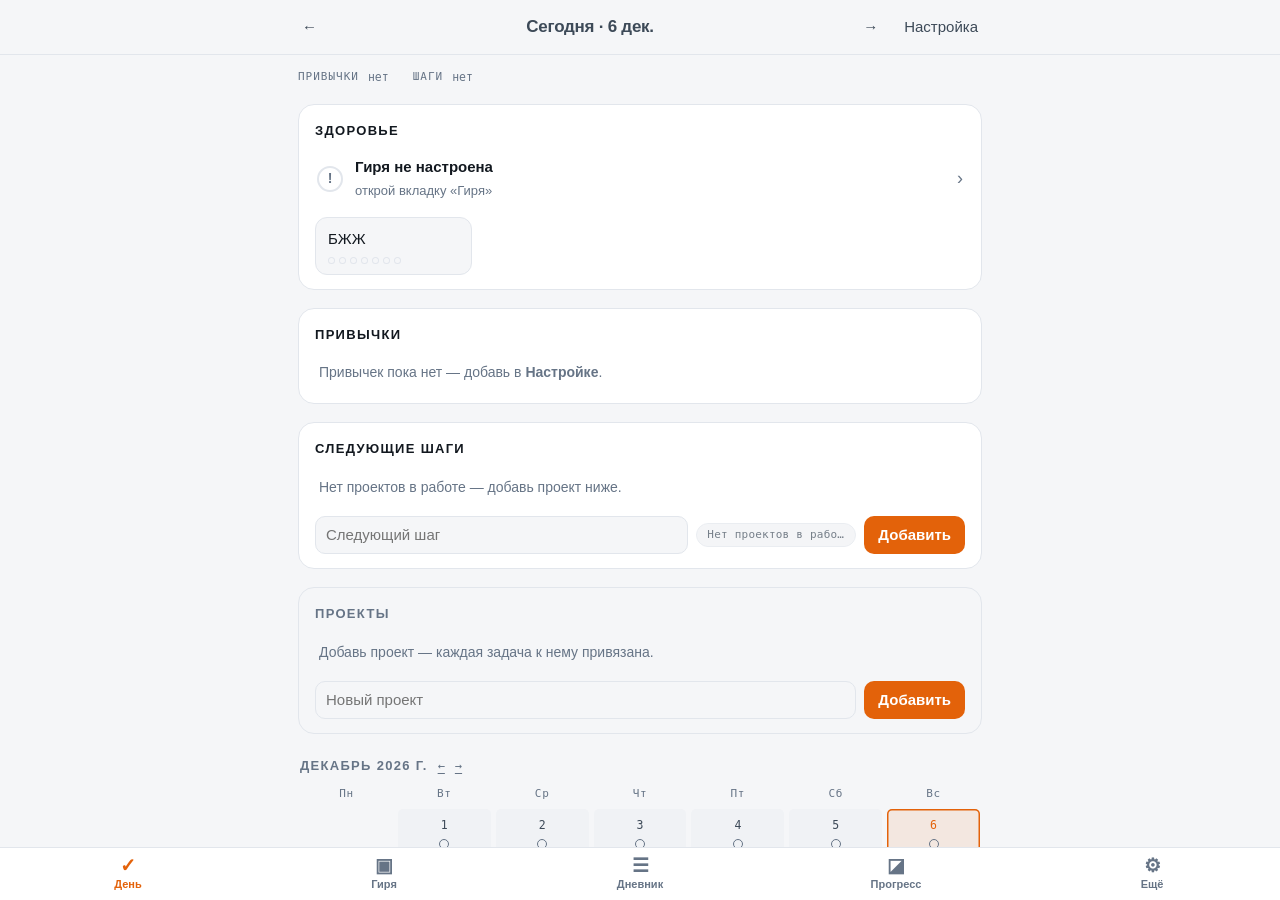
==== index.html @ 88d8e3b0 "Копилка: «+ отложить» — захотел купить и не купил Пишешь что и сколько, сумма ложится в копилку. Коп" ====
<!DOCTYPE html>
<html lang="ru">
<head>
<meta charset="utf-8">
<meta name="viewport" content="width=device-width, initial-scale=1, viewport-fit=cover, maximum-scale=1">
<title>Гиря каждый день</title>
<meta name="description" content="Ежедневная гиревая практика: план на сегодня, таймер, дневник и автоматическая прогрессия нагрузки.">
<meta name="theme-color" content="#0d1117">
<meta name="apple-mobile-web-app-capable" content="yes">
<meta name="apple-mobile-web-app-status-bar-style" content="black-translucent">
<meta name="apple-mobile-web-app-title" content="Гиря">
<link rel="manifest" href="./manifest.webmanifest">
<link rel="icon" href="./icons/icon.svg" type="image/svg+xml">
<link rel="apple-touch-icon" href="./icons/icon-192.png">
<link rel="stylesheet" href="./css/styles.css?v=83">
</head>
<body>
  <div class="app">
    <header class="topbar">
      <div class="topbar-in">
        <div>
          <div class="topbar-title" id="topTitle">Сегодня</div>
          <div class="topbar-sub" id="topSub"></div>
        </div>
        <button class="icon-btn" id="topAction" hidden></button>
      </div>
    </header>

    <main id="screen" class="screen"></main>
    <!-- «День»: привычки, задачи, проекты, месяц — отдельная страница в рамке,
         со своими стилями и логикой; данные общие, сайт тот же -->
    <iframe id="dayFrame" class="day-frame" title="День" hidden></iframe>

    <div id="restbar" class="restbar" hidden></div>

    <nav class="tabs">
      <button class="tab is-active" data-tab="day"><span class="ti">✓</span>День</button>
      <button class="tab" data-tab="today"><span class="ti">▣</span>Гиря</button>
      <button class="tab" data-tab="history"><span class="ti">☰</span>Дневник</button>
      <button class="tab" data-tab="progress"><span class="ti">◪</span>Прогресс</button>
      <button class="tab" data-tab="settings"><span class="ti">⚙</span>Ещё</button>
    </nav>
  </div>

  <div id="sheetWrap" class="sheet-wrap" hidden>
    <div class="sheet-backdrop" data-close="1"></div>
    <div class="sheet" id="sheet"></div>
  </div>

  <div id="toast" class="toast" hidden></div>

  <script type="module" src="./js/app.js?v=83"></script>
  <script>
    // Если модуль не загрузился (обрыв связи, сбой хостинга), экран остаётся пустым
    // и человек не понимает, что произошло. Показываем понятное сообщение.
    window.__kbdBooted = false;
    setTimeout(function () {
      if (window.__kbdBooted) return;
      var s = document.getElementById('screen');
      if (!s || s.children.length) return;
      s.innerHTML = '<div class="card"><h2>Не загрузилось</h2>' +
        '<p class="muted">Похоже, оборвалась связь при первом запуске. Проверь интернет и обнови страницу — дальше приложение будет работать и без него.</p>' +
        '<button class="btn" onclick="location.reload()">Обновить</button></div>';
    }, 5000);
  </script>
</body>
</html>
---- css/styles.css ----
:root {
  --bg: #0d1117;
  --bg-2: #151b23;
  --card: #171e27;
  --card-2: #1e2733;
  --line: #2a3441;
  --text: #e8edf3;
  --muted: #8b98a8;
  --accent: #ff7a1a;
  --accent-soft: rgba(255, 122, 26, 0.15);
  --good: #3fb950;
  --warn: #d29922;
  --bad: #f0563f;
  --radius: 16px;
  --tap: 52px;
}

@media (prefers-color-scheme: light) {
  :root {
    --bg: #f5f6f8;
    --bg-2: #ffffff;
    --card: #ffffff;
    --card-2: #f0f2f5;
    --line: #e2e6ec;
    --text: #12181f;
    --muted: #667486;
    --accent: #e3620a;
    --accent-soft: rgba(227, 98, 10, 0.12);
  }
}

* { box-sizing: border-box; -webkit-tap-highlight-color: transparent; }

/* Атрибут hidden должен побеждать любые display ниже по файлу,
   иначе спрятанная шторка накрывает экран и глотает нажатия. */
[hidden] { display: none !important; }

html, body {
  margin: 0; padding: 0;
  background: var(--bg);
  color: var(--text);
  font-family: -apple-system, BlinkMacSystemFont, 'Segoe UI', Roboto, 'Helvetica Neue', Arial, sans-serif;
  font-size: 16px;
  line-height: 1.45;
  overscroll-behavior-y: none;
}

body { min-height: 100dvh; }

.app { display: flex; flex-direction: column; min-height: 100dvh; }

/* ── Верхняя панель ─────────────────────────────────────── */
.topbar {
  position: sticky; top: 0; z-index: 20;
  background: color-mix(in srgb, var(--bg) 88%, transparent);
  backdrop-filter: blur(12px);
  border-bottom: 1px solid var(--line);
  padding-top: env(safe-area-inset-top);
}
.topbar-in {
  display: flex; align-items: center; justify-content: space-between;
  gap: 12px; padding: 10px 16px;
  max-width: 720px; margin: 0 auto; width: 100%;
}
.topbar-title { font-size: 20px; font-weight: 700; letter-spacing: -0.02em; }
.topbar-sub { font-size: 13px; color: var(--muted); }
.icon-btn {
  background: var(--card); border: 1px solid var(--line); color: var(--text);
  border-radius: 12px; min-height: 40px; padding: 0 14px; font-size: 14px; font-weight: 600;
}

/* ── Основной экран ─────────────────────────────────────── */
.screen {
  flex: 1; width: 100%; max-width: 720px; margin: 0 auto;
  padding: 16px 16px 140px;
}

.card {
  background: var(--card); border: 1px solid var(--line);
  border-radius: var(--radius); padding: 16px; margin-bottom: 14px;
}
.card.tight { padding: 12px 14px; }
.card.accent { border-color: var(--accent); background: linear-gradient(180deg, var(--accent-soft), transparent 60%), var(--card); }

h2 { font-size: 17px; margin: 0 0 10px; letter-spacing: -0.01em; }
h3 { font-size: 15px; margin: 18px 0 8px; color: var(--muted); text-transform: uppercase; letter-spacing: 0.06em; font-weight: 700; }
p { margin: 0 0 10px; }
.muted { color: var(--muted); font-size: 14px; }
.small { font-size: 13px; }
.center { text-align: center; }
.row { display: flex; align-items: center; gap: 10px; }
.row.between { justify-content: space-between; }
.wrap { flex-wrap: wrap; }
.grow { flex: 1; min-width: 0; }
.mt { margin-top: 12px; }
.mb0 { margin-bottom: 0; }

.pill {
  display: inline-block; padding: 3px 10px; border-radius: 999px;
  background: var(--card-2); color: var(--muted);
  font-size: 12px; font-weight: 600; white-space: nowrap;
}
.pill.ok { background: rgba(63,185,80,.16); color: var(--good); }
.pill.warn { background: rgba(210,153,34,.16); color: var(--warn); }
.pill.bad { background: rgba(240,86,63,.16); color: var(--bad); }
.pill.accent { background: var(--accent-soft); color: var(--accent); }

/* ── Кнопки ─────────────────────────────────────────────── */
button { font-family: inherit; cursor: pointer; }
.tap { cursor: pointer; user-select: none; }
.tap:active { transform: scale(.995); }
[role="button"]:focus-visible, button:focus-visible { outline: 2px solid var(--accent); outline-offset: 2px; }
.btn {
  display: inline-flex; align-items: center; justify-content: center; gap: 8px;
  min-height: var(--tap); padding: 0 18px; width: 100%;
  background: var(--accent); color: #fff; border: none;
  border-radius: 14px; font-size: 16px; font-weight: 700;
}
.btn:active { transform: scale(.985); }
.btn.ghost { background: var(--card-2); color: var(--text); border: 1px solid var(--line); }
.btn.line { background: transparent; color: var(--text); border: 1px solid var(--line); }
.btn.danger { background: transparent; color: var(--bad); border: 1px solid var(--bad); }
.btn.sm { min-height: 40px; font-size: 14px; padding: 0 14px; width: auto; }
.btn[disabled] { opacity: .45; }

.seg { display: flex; gap: 6px; }
.seg button {
  flex: 1; min-height: 46px; border-radius: 12px;
  background: var(--card-2); border: 1px solid var(--line); color: var(--muted);
  font-size: 15px; font-weight: 700;
}
.seg button.on { background: var(--accent); border-color: var(--accent); color: #fff; }

.chips { display: flex; flex-wrap: wrap; gap: 8px; }
.chip {
  min-height: 42px; padding: 0 14px; border-radius: 12px;
  background: var(--card-2); border: 1px solid var(--line); color: var(--text);
  font-size: 15px; font-weight: 600;
}
.chip.on { background: var(--accent); border-color: var(--accent); color: #fff; }

/* ── Упражнение и подходы ───────────────────────────────── */
.ex-head { display: flex; align-items: flex-start; justify-content: space-between; gap: 10px; margin-bottom: 10px; }
.ex-name { font-size: 17px; font-weight: 700; letter-spacing: -0.01em; }
.ex-meta { font-size: 13px; color: var(--muted); margin-top: 2px; }
.ex-prog { height: 4px; background: var(--card-2); border-radius: 4px; overflow: hidden; margin-top: 10px; }
.ex-prog i { display: block; height: 100%; background: var(--accent); }

.sets { display: flex; flex-direction: column; gap: 8px; margin-top: 12px; }
.set {
  display: flex; align-items: center; gap: 10px;
  background: var(--card-2); border: 1px solid var(--line);
  border-radius: 12px; padding: 8px 8px 8px 12px; min-height: var(--tap);
}
.set.done { border-color: rgba(63,185,80,.5); background: rgba(63,185,80,.09); }
/* следующий подход: к нему подъезжает экран после отметки предыдущего */
.set.next { border-color: var(--accent); box-shadow: 0 0 0 1px var(--accent) inset; }
.set.next .set-n { color: var(--accent); }
@media (prefers-reduced-motion: reduce) { html { scroll-behavior: auto; } }
.set-n { width: 26px; color: var(--muted); font-size: 13px; font-weight: 700; flex: none; }
.set-main { flex: 1; min-width: 0; }
.set-title { font-size: 15px; font-weight: 600; }
.set-sub { font-size: 12px; color: var(--muted); }
.set-do {
  flex: none; width: 92px; min-height: 40px; border-radius: 10px;
  background: var(--accent); color: #fff; border: none; font-weight: 700; font-size: 14px;
}
.set.done .set-do { background: transparent; color: var(--good); border: 1px solid rgba(63,185,80,.5); }

.side-L { color: #58a6ff; }
.side-R { color: #d2a8ff; }

.cues { margin: 10px 0 0; padding-left: 18px; color: var(--muted); font-size: 13.5px; }
.cues li { margin-bottom: 4px; }

details.tips { margin-top: 10px; }
details.tips summary { color: var(--accent); font-size: 14px; font-weight: 600; cursor: pointer; list-style: none; }
details.tips summary::-webkit-details-marker { display: none; }
details.tips summary::before { content: '＋ '; }
details.tips[open] summary::before { content: '－ '; }


.restbar {
  position: fixed; left: 0; right: 0; bottom: calc(64px + env(safe-area-inset-bottom));
  z-index: 30; padding: 0 12px;
}
.restbar-in {
  max-width: 696px; margin: 0 auto;
  display: flex; align-items: center; gap: 12px;
  background: var(--accent); color: #fff;
  border-radius: 14px; padding: 10px 14px;
  box-shadow: 0 8px 24px rgba(0,0,0,.35);
}
.restbar-time { font-size: 24px; font-weight: 800; font-variant-numeric: tabular-nums; }
.restbar button { background: rgba(255,255,255,.2); border: none; color: #fff; border-radius: 10px; min-height: 36px; padding: 0 12px; font-weight: 700; font-size: 14px; }

/* ── «День» в рамке ──────────────────────────────────────
   Своя шапка у «Дня» есть, поэтому верхняя панель здесь прячется, а рамка
   встаёт от выреза до вкладок. Высота задаётся явно: у iframe нет «растянуть
   между top и bottom», как у обычного блока. --tabs-h пишет app.js по факту. */
.day-frame {
  position: fixed; left: 0; right: 0; z-index: 10;
  top: env(safe-area-inset-top);
  width: 100%; height: calc(100dvh - env(safe-area-inset-top) - var(--tabs-h, 64px));
  border: 0; background: var(--bg);
}
body[data-tab="day"] .topbar { display: none; }

/* ── Нижние вкладки ─────────────────────────────────────── */
.tabs {
  position: fixed; bottom: 0; left: 0; right: 0; z-index: 40;
  display: flex; background: color-mix(in srgb, var(--bg-2) 94%, transparent);
  backdrop-filter: blur(12px);
  border-top: 1px solid var(--line);
  padding-bottom: env(safe-area-inset-bottom);
}
.tab {
  flex: 1; background: none; border: none; color: var(--muted);
  font-size: 11px; font-weight: 600; padding: 8px 2px 10px;
  display: flex; flex-direction: column; align-items: center; gap: 3px;
}
.tab .ti { font-size: 19px; line-height: 1; }
.tab.is-active { color: var(--accent); }

/* ── Шторка ─────────────────────────────────────────────── */
.sheet-wrap { position: fixed; inset: 0; z-index: 60; display: flex; align-items: flex-end; }
.sheet-backdrop { position: absolute; inset: 0; background: rgba(0,0,0,.55); }
.sheet {
  position: relative; width: 100%; max-width: 720px; margin: 0 auto;
  background: var(--bg-2); border-radius: 20px 20px 0 0;
  padding: 8px 16px calc(20px + env(safe-area-inset-bottom));
  max-height: 88dvh; overflow-y: auto;
  animation: up .18s ease-out;
}
@keyframes up { from { transform: translateY(24px); opacity: .4 } to { transform: none; opacity: 1 } }
.sheet-grip { width: 40px; height: 4px; background: var(--line); border-radius: 4px; margin: 6px auto 14px; }

/* ── Графики ────────────────────────────────────────────── */
.chart { margin: 6px 0; }
.prog-row + .prog-row { margin-top: 14px; }
.legend-row { display: flex; gap: 16px; font-size: 12px; color: var(--muted); margin-top: 8px; }
.legend-row .sw { display: inline-block; width: 10px; height: 10px; border-radius: 3px; margin-right: 6px; vertical-align: -1px; }
.chart-x { display: flex; font-size: 10px; color: var(--muted); text-align: center; margin-top: 4px; }
.gauge { margin: 10px 0 4px; }
.gauge-track { position: relative; height: 12px; border-radius: 6px; overflow: hidden; display: flex; }
.zone-low { flex: 0 0 40%; background: rgba(210,153,34,.35); }
.zone-ok { flex: 0 0 25%; background: rgba(63,185,80,.45); }
.zone-high { flex: 1; background: rgba(240,86,63,.35); }
.gauge-pin { position: absolute; top: -3px; width: 4px; height: 18px; border-radius: 2px; transform: translateX(-2px); }
.gauge-scale { display: flex; justify-content: space-between; font-size: 11px; color: var(--muted); margin-top: 4px; }

/* ── Таблицы и списки ───────────────────────────────────── */
.tbl { width: 100%; border-collapse: collapse; font-size: 14px; }
.tbl th { text-align: left; color: var(--muted); font-weight: 600; font-size: 12px; text-transform: uppercase; letter-spacing: .05em; padding: 6px 6px; }
.tbl td { padding: 9px 6px; border-top: 1px solid var(--line); vertical-align: middle; }
.tbl td:last-child, .tbl th:last-child { text-align: right; }

.list-item {
  display: flex; align-items: center; gap: 12px; width: 100%; text-align: left;
  background: var(--card); border: 1px solid var(--line); border-radius: 12px;
  padding: 12px 14px; margin-bottom: 8px; color: var(--text); min-height: var(--tap);
}

.stat-grid { display: grid; grid-template-columns: repeat(3, 1fr); gap: 8px; }
.stat { background: var(--card); border: 1px solid var(--line); border-radius: 12px; padding: 12px 10px; text-align: center; }
.stat b { display: block; font-size: 22px; font-weight: 800; letter-spacing: -0.02em; }
.stat span { font-size: 11px; color: var(--muted); }

input[type="number"], input[type="text"], input[type="date"], textarea, select {
  width: 100%; background: var(--card-2); border: 1px solid var(--line);
  color: var(--text); border-radius: 12px; padding: 12px; font-size: 16px; font-family: inherit;
  min-height: 48px;
}
textarea { min-height: 80px; resize: vertical; }
label.field { display: block; margin-bottom: 12px; }
label.field > span { display: block; font-size: 13px; color: var(--muted); margin-bottom: 6px; }

.switch { display: flex; align-items: center; justify-content: space-between; gap: 12px; min-height: var(--tap); border-bottom: 1px solid var(--line); }
.switch:last-child { border-bottom: none; }
.switch .sw-label { font-size: 15px; }
.switch .sw-hint { font-size: 12px; color: var(--muted); }
.sw { position: relative; width: 50px; height: 30px; flex: none; background: var(--card-2); border: 1px solid var(--line); border-radius: 999px; transition: background .15s; }
.sw i { position: absolute; top: 3px; left: 3px; width: 22px; height: 22px; border-radius: 50%; background: var(--muted); transition: .15s; }
.sw.on { background: var(--accent); border-color: var(--accent); }
.sw.on i { left: 23px; background: #fff; }

.toast {
  position: fixed; left: 50%; transform: translateX(-50%);
  bottom: calc(84px + env(safe-area-inset-bottom)); z-index: 80;
  background: var(--text); color: var(--bg);
  padding: 10px 16px; border-radius: 12px; font-size: 14px; font-weight: 600;
  max-width: 88vw; text-align: center;
}

.rpe-grid { display: grid; grid-template-columns: repeat(6, 1fr); gap: 6px; }
.rpe-grid button { min-height: 46px; border-radius: 10px; background: var(--card-2); border: 1px solid var(--line); color: var(--text); font-weight: 700; }
.rpe-grid button.on { background: var(--accent); border-color: var(--accent); color: #fff; }

.big-check { font-size: 40px; text-align: center; }
hr.sep { border: none; border-top: 1px solid var(--line); margin: 16px 0; }
a { color: var(--accent); }


/* ссылка-подсказка внутри карточки: увести туда, где правится вес */
.lnk { background: none; border: 0; color: var(--accent); padding: 0; cursor: pointer;
       text-decoration: underline; text-underline-offset: 3px; font: inherit; }
.flash { animation: flash 1.2s ease-out; border-radius: 8px; }
@keyframes flash { 0% { background: color-mix(in srgb, var(--accent) 28%, transparent); } 100% { background: transparent; } }


/* метка группы на экране настроек */
.eyebrow { font-size: 11px; font-weight: 700; letter-spacing: .12em; text-transform: uppercase; color: var(--muted); }
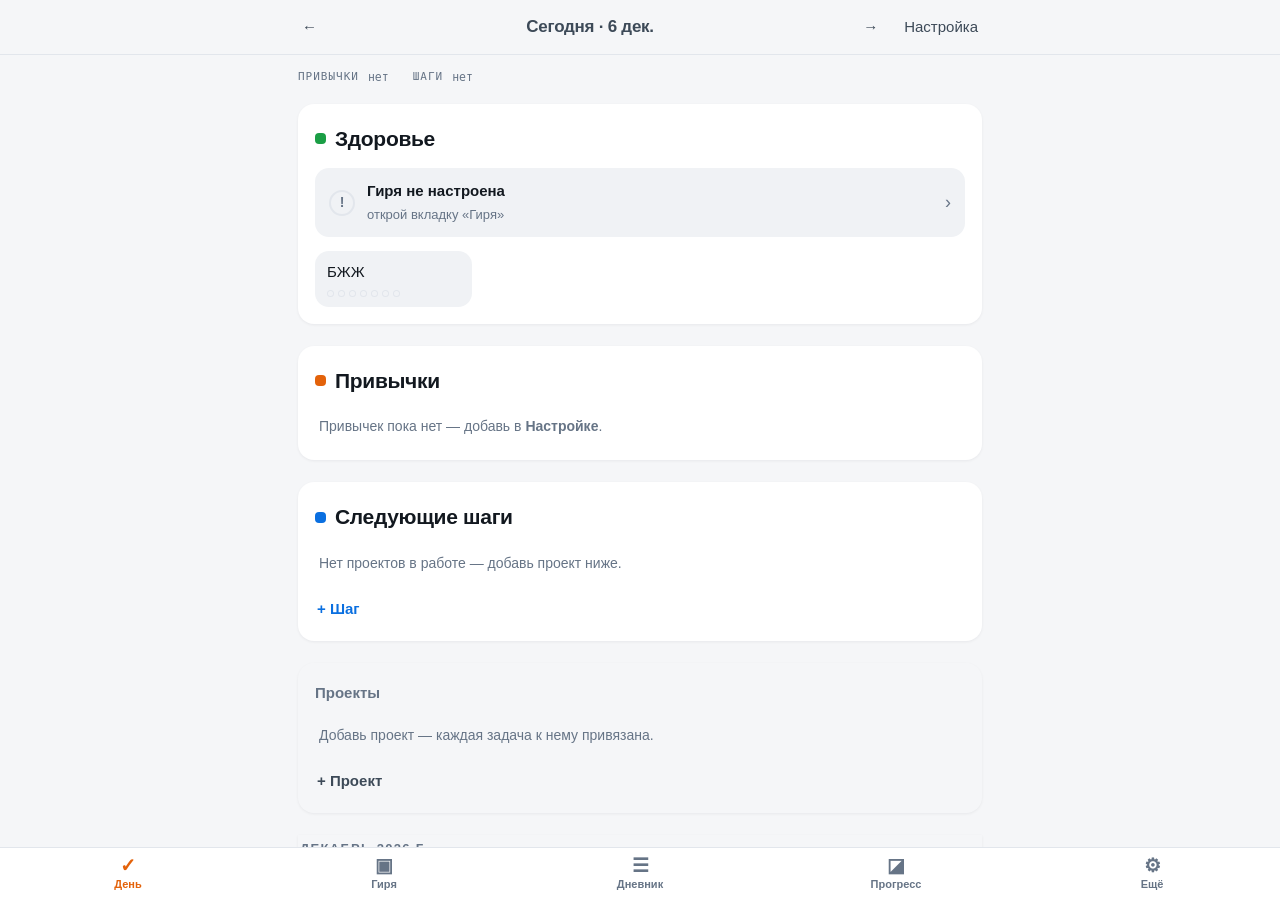
==== commit 1c38e909: "«День»: новый вид — свой цвет у каждого блока По мотивам Apple Health и Streaks: крупные заголовки с" ====
--- a/index.html
+++ b/index.html
@@ -12,7 +12,7 @@
 <link rel="manifest" href="./manifest.webmanifest">
 <link rel="icon" href="./icons/icon.svg" type="image/svg+xml">
 <link rel="apple-touch-icon" href="./icons/icon-192.png">
-<link rel="stylesheet" href="./css/styles.css?v=83">
+<link rel="stylesheet" href="./css/styles.css?v=85">
 </head>
 <body>
   <div class="app">
@@ -49,7 +49,7 @@
 
   <div id="toast" class="toast" hidden></div>
 
-  <script type="module" src="./js/app.js?v=83"></script>
+  <script type="module" src="./js/app.js?v=85"></script>
   <script>
     // Если модуль не загрузился (обрыв связи, сбой хостинга), экран остаётся пустым
     // и человек не понимает, что произошло. Показываем понятное сообщение.
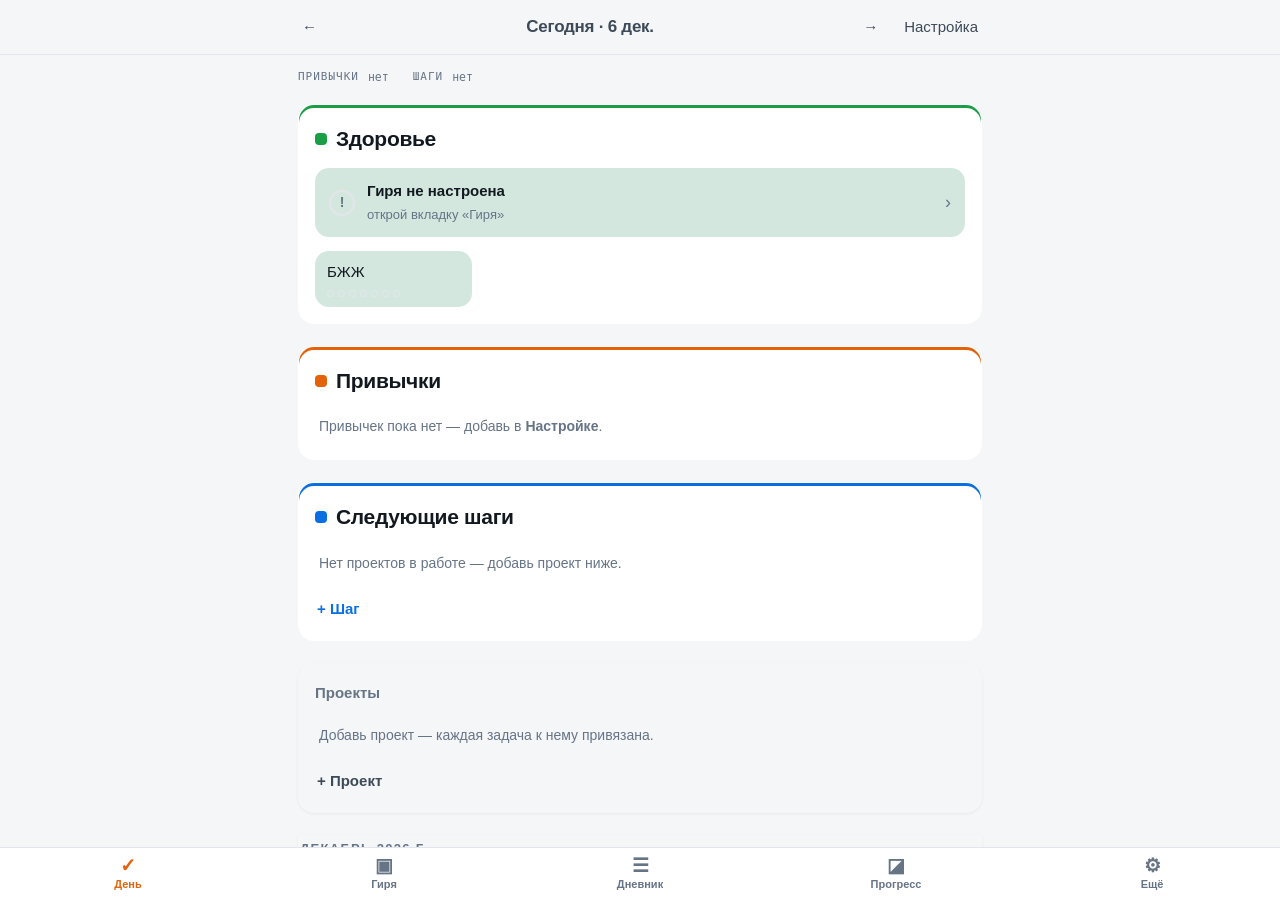
==== commit 9632e66a: "«День»: цвет блока и на невыполненном Плитки, строка гири и подпункты окрашены цветом своего блока е" ====
--- a/index.html
+++ b/index.html
@@ -12,7 +12,7 @@
 <link rel="manifest" href="./manifest.webmanifest">
 <link rel="icon" href="./icons/icon.svg" type="image/svg+xml">
 <link rel="apple-touch-icon" href="./icons/icon-192.png">
-<link rel="stylesheet" href="./css/styles.css?v=85">
+<link rel="stylesheet" href="./css/styles.css?v=86">
 </head>
 <body>
   <div class="app">
@@ -49,7 +49,7 @@
 
   <div id="toast" class="toast" hidden></div>
 
-  <script type="module" src="./js/app.js?v=85"></script>
+  <script type="module" src="./js/app.js?v=86"></script>
   <script>
     // Если модуль не загрузился (обрыв связи, сбой хостинга), экран остаётся пустым
     // и человек не понимает, что произошло. Показываем понятное сообщение.
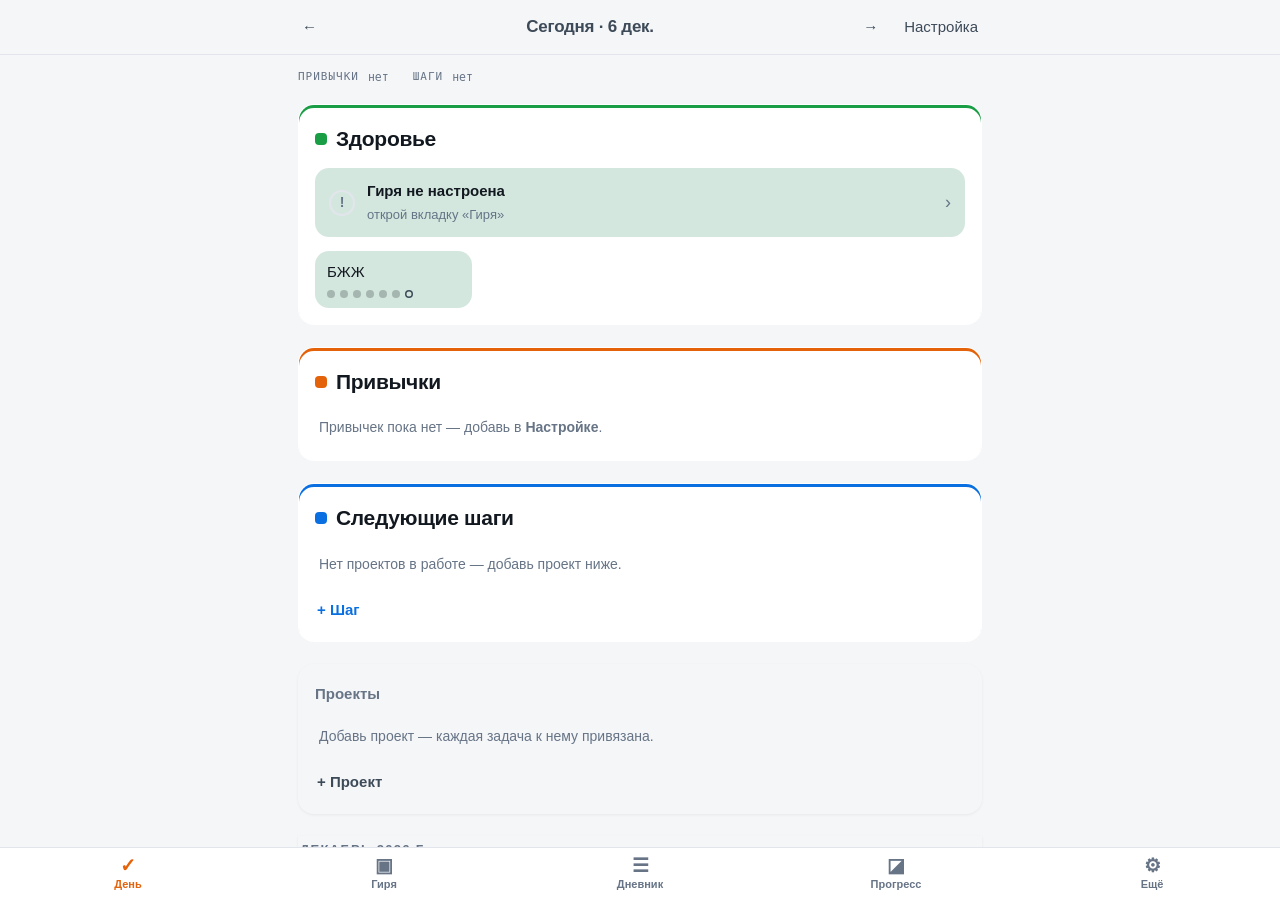
==== commit af439d61: "«День»: точки недели заметны на цветных плитках Крупнее, пропуск — нейтральная серая точка вместо от" ====
--- a/index.html
+++ b/index.html
@@ -12,7 +12,7 @@
 <link rel="manifest" href="./manifest.webmanifest">
 <link rel="icon" href="./icons/icon.svg" type="image/svg+xml">
 <link rel="apple-touch-icon" href="./icons/icon-192.png">
-<link rel="stylesheet" href="./css/styles.css?v=86">
+<link rel="stylesheet" href="./css/styles.css?v=87">
 </head>
 <body>
   <div class="app">
@@ -49,7 +49,7 @@
 
   <div id="toast" class="toast" hidden></div>
 
-  <script type="module" src="./js/app.js?v=86"></script>
+  <script type="module" src="./js/app.js?v=87"></script>
   <script>
     // Если модуль не загрузился (обрыв связи, сбой хостинга), экран остаётся пустым
     // и человек не понимает, что произошло. Показываем понятное сообщение.
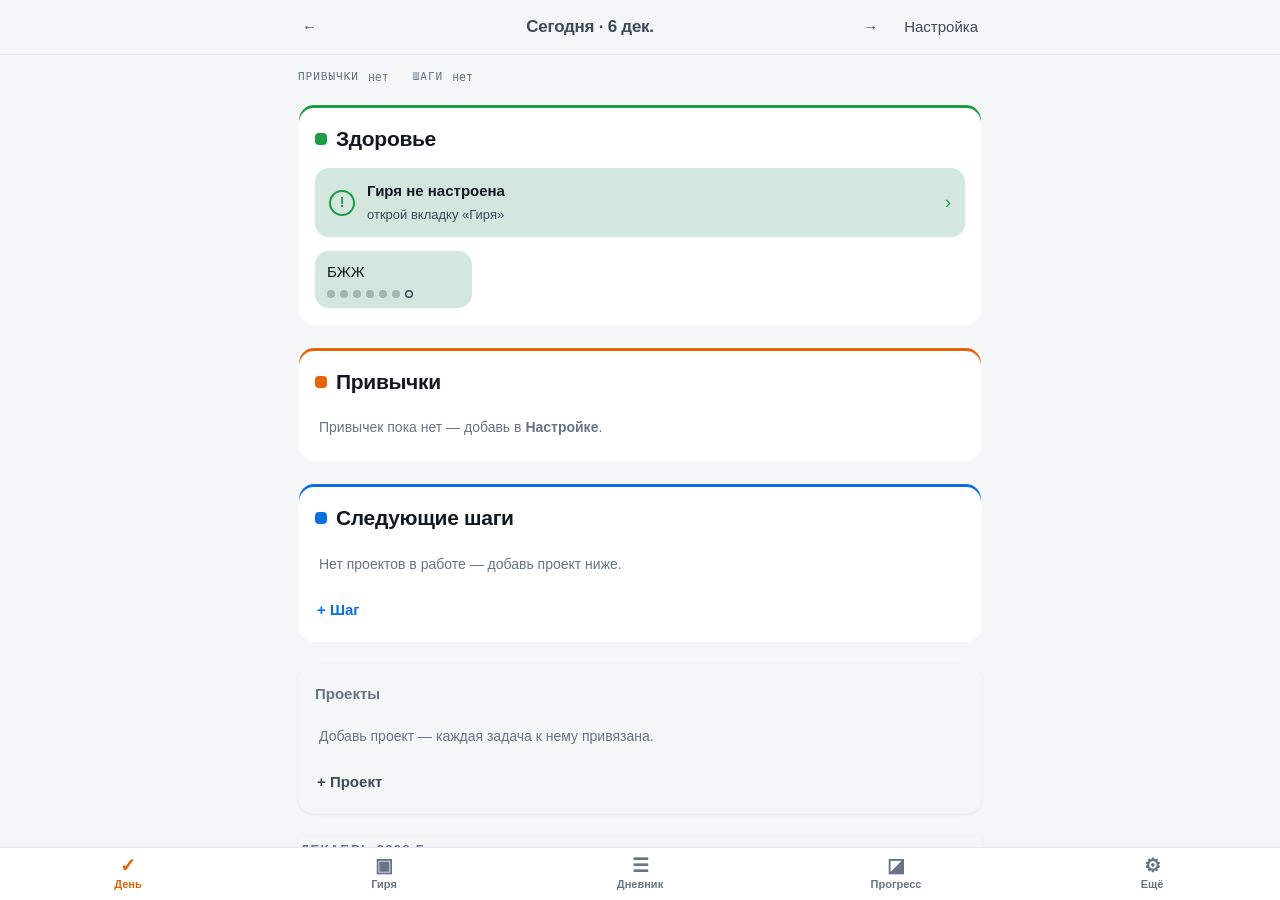
==== commit dbb8e58a: "«Здоровье»: строка гири читается на зелёном Название программы светлее, кружок и стрелка — цветом бл" ====
--- a/index.html
+++ b/index.html
@@ -12,7 +12,7 @@
 <link rel="manifest" href="./manifest.webmanifest">
 <link rel="icon" href="./icons/icon.svg" type="image/svg+xml">
 <link rel="apple-touch-icon" href="./icons/icon-192.png">
-<link rel="stylesheet" href="./css/styles.css?v=87">
+<link rel="stylesheet" href="./css/styles.css?v=89">
 </head>
 <body>
   <div class="app">
@@ -49,7 +49,7 @@
 
   <div id="toast" class="toast" hidden></div>
 
-  <script type="module" src="./js/app.js?v=87"></script>
+  <script type="module" src="./js/app.js?v=89"></script>
   <script>
     // Если модуль не загрузился (обрыв связи, сбой хостинга), экран остаётся пустым
     // и человек не понимает, что произошло. Показываем понятное сообщение.
